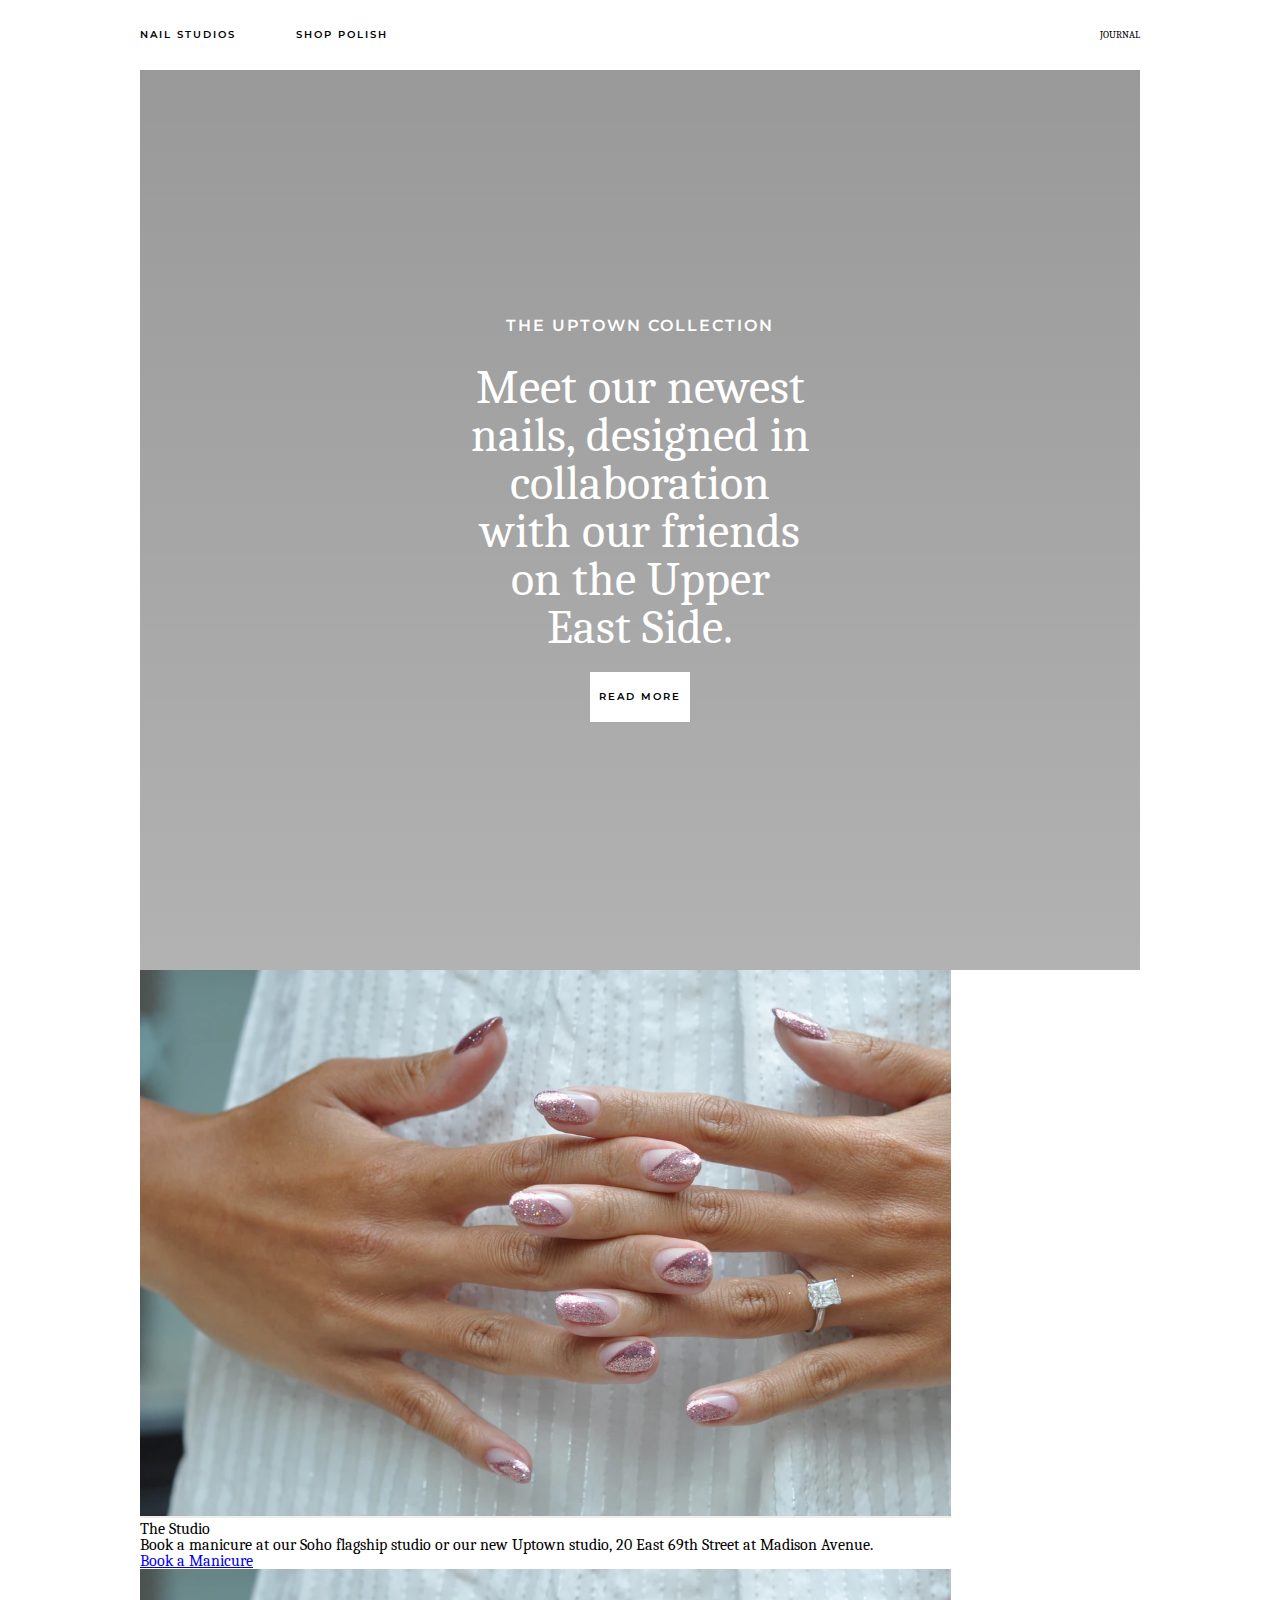
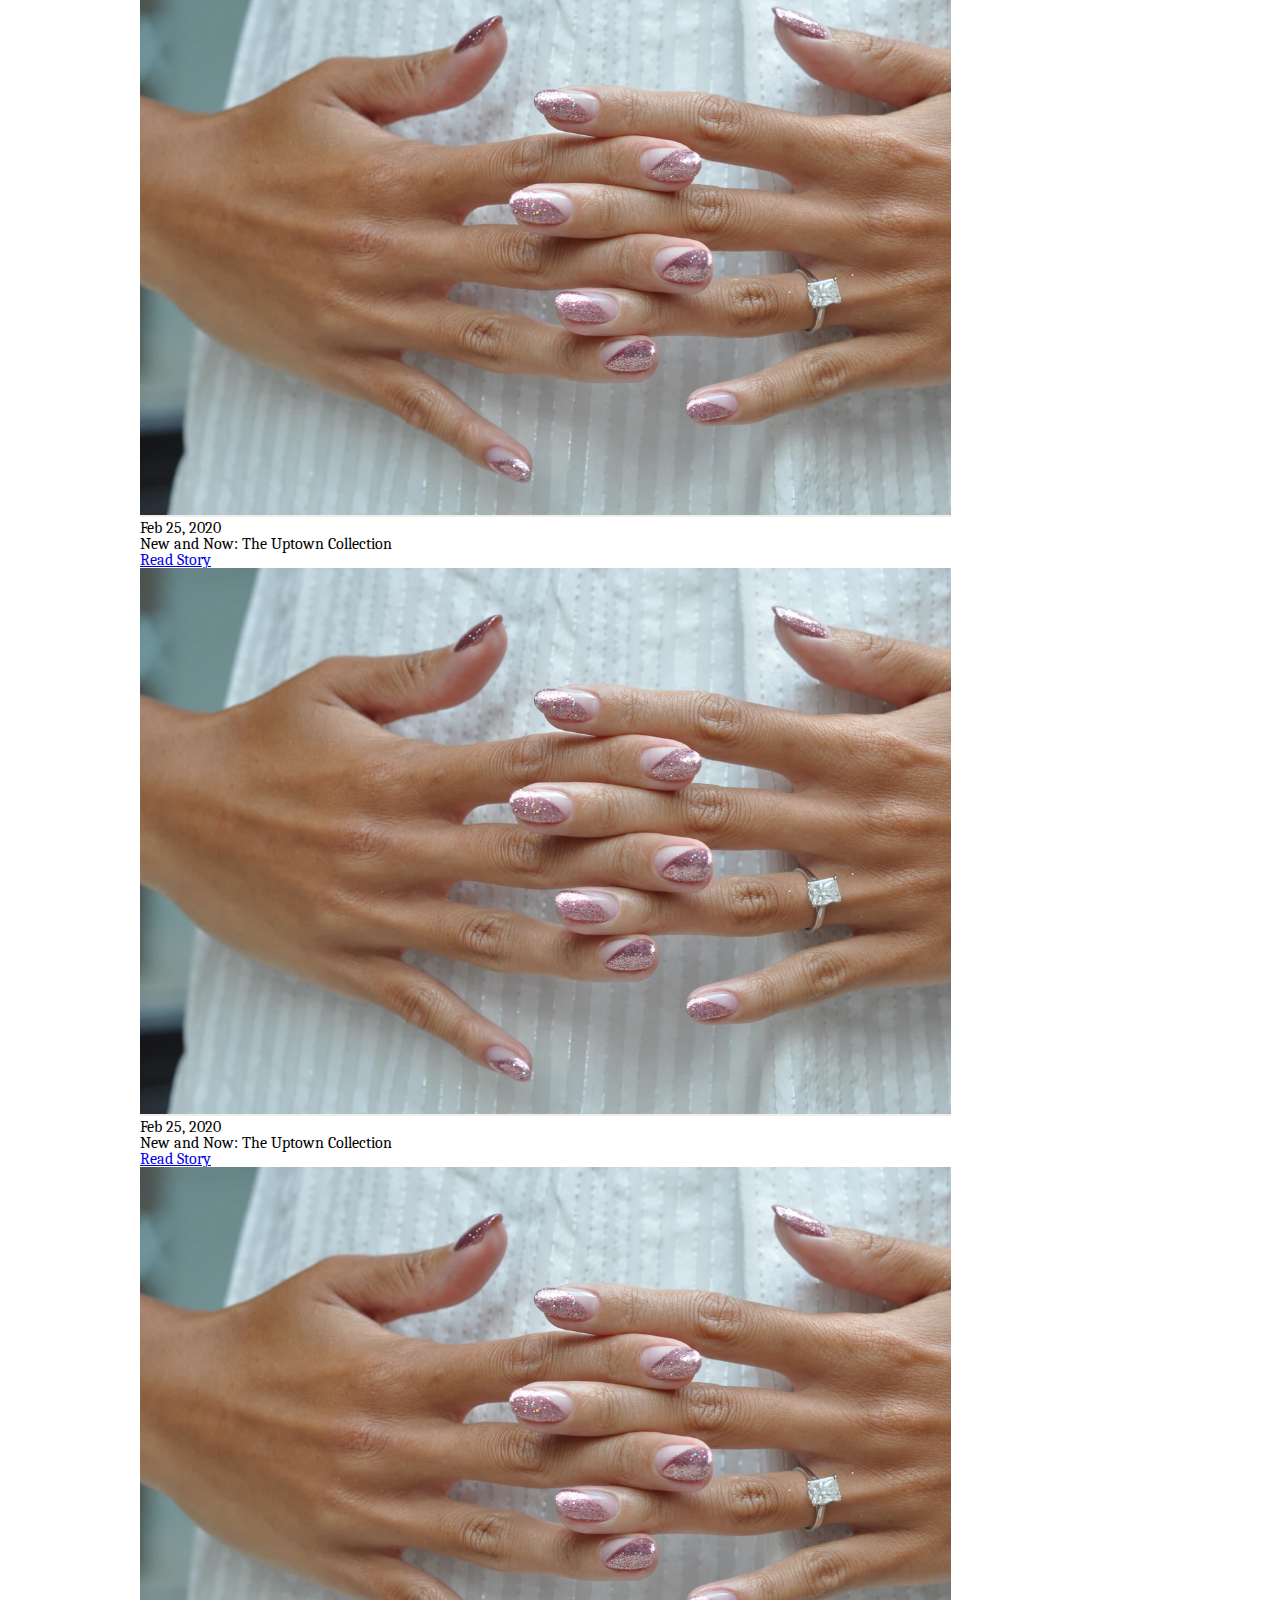
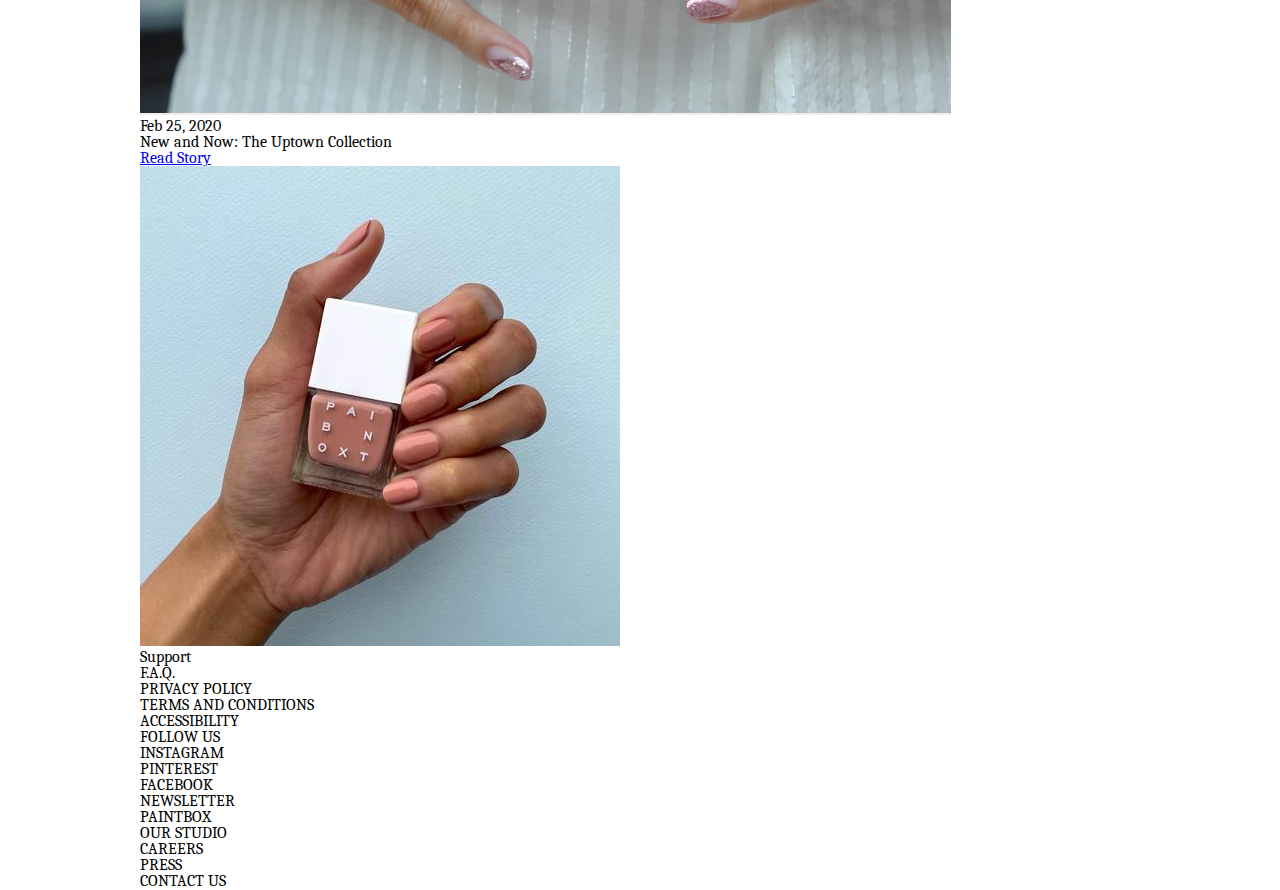
==== paint_box_cloning/index.html @ 8bab996c "Add Nav and Main img" ====
<!DOCTYPE html>
<html lang="en">

<head>
    <meta charset="UTF-8">
    <meta http-equiv="X-UA-Compatible" content="IE=edge">
    <meta name="viewport" content="width=device-width, initial-scale=1.0">
    <link href="src/styles/reset.css" rel="stylesheet">
    <link href="src/styles/styles.css" rel="stylesheet">
    <title>Paint Box Cloning</title>
</head>

<body>
    <header>
        <nav>
            <ul>
                <li>NAIL STUDIOS</li>
                <li>SHOP POLISH</li>
            </ul>
            <ul>
                <li>Journal</li>
            </ul>
        </nav>
    </header>
    <div class="hero">
        <h4>The Uptown Collection</h4>
        <h3>Meet our newest nails, designed in collaboration with our friends on the Upper East Side.</h3>
        <a href="#">Read More</a>
    </div>
    <section class="under-hero">
        <img src="nails.PNG" />
        <div>
            <h4>The Studio</h4>
            <h3>Book a manicure at our Soho flagship studio or our new Uptown studio, 20 East 69th Street at Madison
                Avenue.</h3>
            <a href="#">Book a Manicure</a>
        </div>
    </section>
    <section class="blog">
        <article class="blog__post">
            <img src="nails.PNG" />
            <div class="post__content">
                <span class="post__date">Feb 25, 2020</span>
                <h4>New and Now: The Uptown Collection</h4>
                <a href="#">Read Story</a>
            </div>
        </article>
        <article class="blog__post">
            <img src="nails.PNG" />
            <div class="post__content">
                <span class="post__date">Feb 25, 2020</span>
                <h4>New and Now: The Uptown Collection</h4>
                <a href="#">Read Story</a>
            </div>
        </article>
        <article class="blog__post">
            <img src="nails.PNG" />
            <div class="post__content">
                <span class="post__date">Feb 25, 2020</span>
                <h4>New and Now: The Uptown Collection</h4>
                <a href="#">Read Story</a>
            </div>
        </article>
    </section>
    <section class="gallery">
        <div class="gallery__poster">
            <img src="gallery.webp" />
        </div>
    </section>
    <footer class="footer">
        <div class="footer__column">
            <span class="column__title">Support</span>
            <ul>
                <li>F.A.Q.</li>
                <li>PRIVACY POLICY</li>
                <li>TERMS AND CONDITIONS</li>
                <li>ACCESSIBILITY</li>
            </ul>
        </div>
        <div class="footer__column">
            <span class="column__title">FOLLOW US</span>
            <ul>
                <li>INSTAGRAM</li>
                <li>PINTEREST</li>
                <li>FACEBOOK</li>
                <li>NEWSLETTER</li>
            </ul>
        </div>
        <div class="footer__column">
            <span class="column__title">PAINTBOX</span>
            <ul>
                <li>OUR STUDIO</li>
                <li>CAREERS</li>
                <li>PRESS</li>
                <li>CONTACT US</li>
            </ul>
        </div>
    </footer>
</body>

</html>
---- paint_box_cloning/src/styles/styles.css ----
@import url("https://fonts.googleapis.com/css2?family=Montserrat:wght@300&display=swap");
@import url("https://fonts.googleapis.com/css2?family=Caladea&family=Montserrat:ital,wght@0,300;0,600;0,800;1,700;1,800&display=swap");
header nav ul:first-child li, .hero h4, .hero a {
  font-family: "Montserrat";
  font-weight: 600;
  letter-spacing: 2px;
  text-transform: uppercase;
}

* {
  -webkit-box-sizing: border-box;
          box-sizing: border-box;
}

body {
  font-family: "Caladea";
  padding: 0px 140px;
  padding-top: 70px;
}

header {
  position: fixed;
  width: 100%;
  top: 0;
  left: 0;
  padding: 0px 140px;
  background-color: white;
  height: 70px;
  display: -webkit-box;
  display: -ms-flexbox;
  display: flex;
  -webkit-box-align: center;
      -ms-flex-align: center;
          align-items: center;
}

header nav {
  width: 100%;
  display: -webkit-box;
  display: -ms-flexbox;
  display: flex;
  -webkit-box-pack: justify;
      -ms-flex-pack: justify;
          justify-content: space-between;
  -webkit-box-align: center;
      -ms-flex-align: center;
          align-items: center;
}

header nav ul {
  display: -webkit-box;
  display: -ms-flexbox;
  display: flex;
  text-transform: uppercase;
  font-size: 10px;
}

header nav ul:first-child li {
  margin-right: 60px;
}

.hero {
  height: 100vh;
  width: 100%;
  background-image: -webkit-gradient(linear, left top, left bottom, from(rgba(0, 0, 0, 0.4)), to(rgba(0, 0, 0, 0.3))), url("https://images.unsplash.com/photo-1618425932600-6a6668dd577c?ixid=MnwxMjA3fDB8MHxwaG90by1wYWdlfHx8fGVufDB8fHx8&ixlib=rb-1.2.1&auto=format&fit=crop&w=1169&q=80v");
  background-image: linear-gradient(rgba(0, 0, 0, 0.4), rgba(0, 0, 0, 0.3)), url("https://images.unsplash.com/photo-1618425932600-6a6668dd577c?ixid=MnwxMjA3fDB8MHxwaG90by1wYWdlfHx8fGVufDB8fHx8&ixlib=rb-1.2.1&auto=format&fit=crop&w=1169&q=80v");
  background-size: cover;
  display: -webkit-box;
  display: -ms-flexbox;
  display: flex;
  -webkit-box-orient: vertical;
  -webkit-box-direction: normal;
      -ms-flex-direction: column;
          flex-direction: column;
  -webkit-box-pack: center;
      -ms-flex-pack: center;
          justify-content: center;
  -webkit-box-align: center;
      -ms-flex-align: center;
          align-items: center;
  color: white;
}

.hero h4 {
  margin-bottom: 30px;
}

.hero h3 {
  font-size: 48px;
  width: 35%;
  text-align: center;
  margin-bottom: 20px;
}

.hero a {
  width: 10%;
  background-color: white;
  padding: 20px 0px;
  text-align: center;
  text-decoration: none;
  color: black;
  font-size: 10px;
  -webkit-transition: color 0.3s linear, background 0.3s linear;
  transition: color 0.3s linear, background 0.3s linear;
}

.hero a:hover {
  background-color: black;
  color: white;
}
/*# sourceMappingURL=styles.css.map */
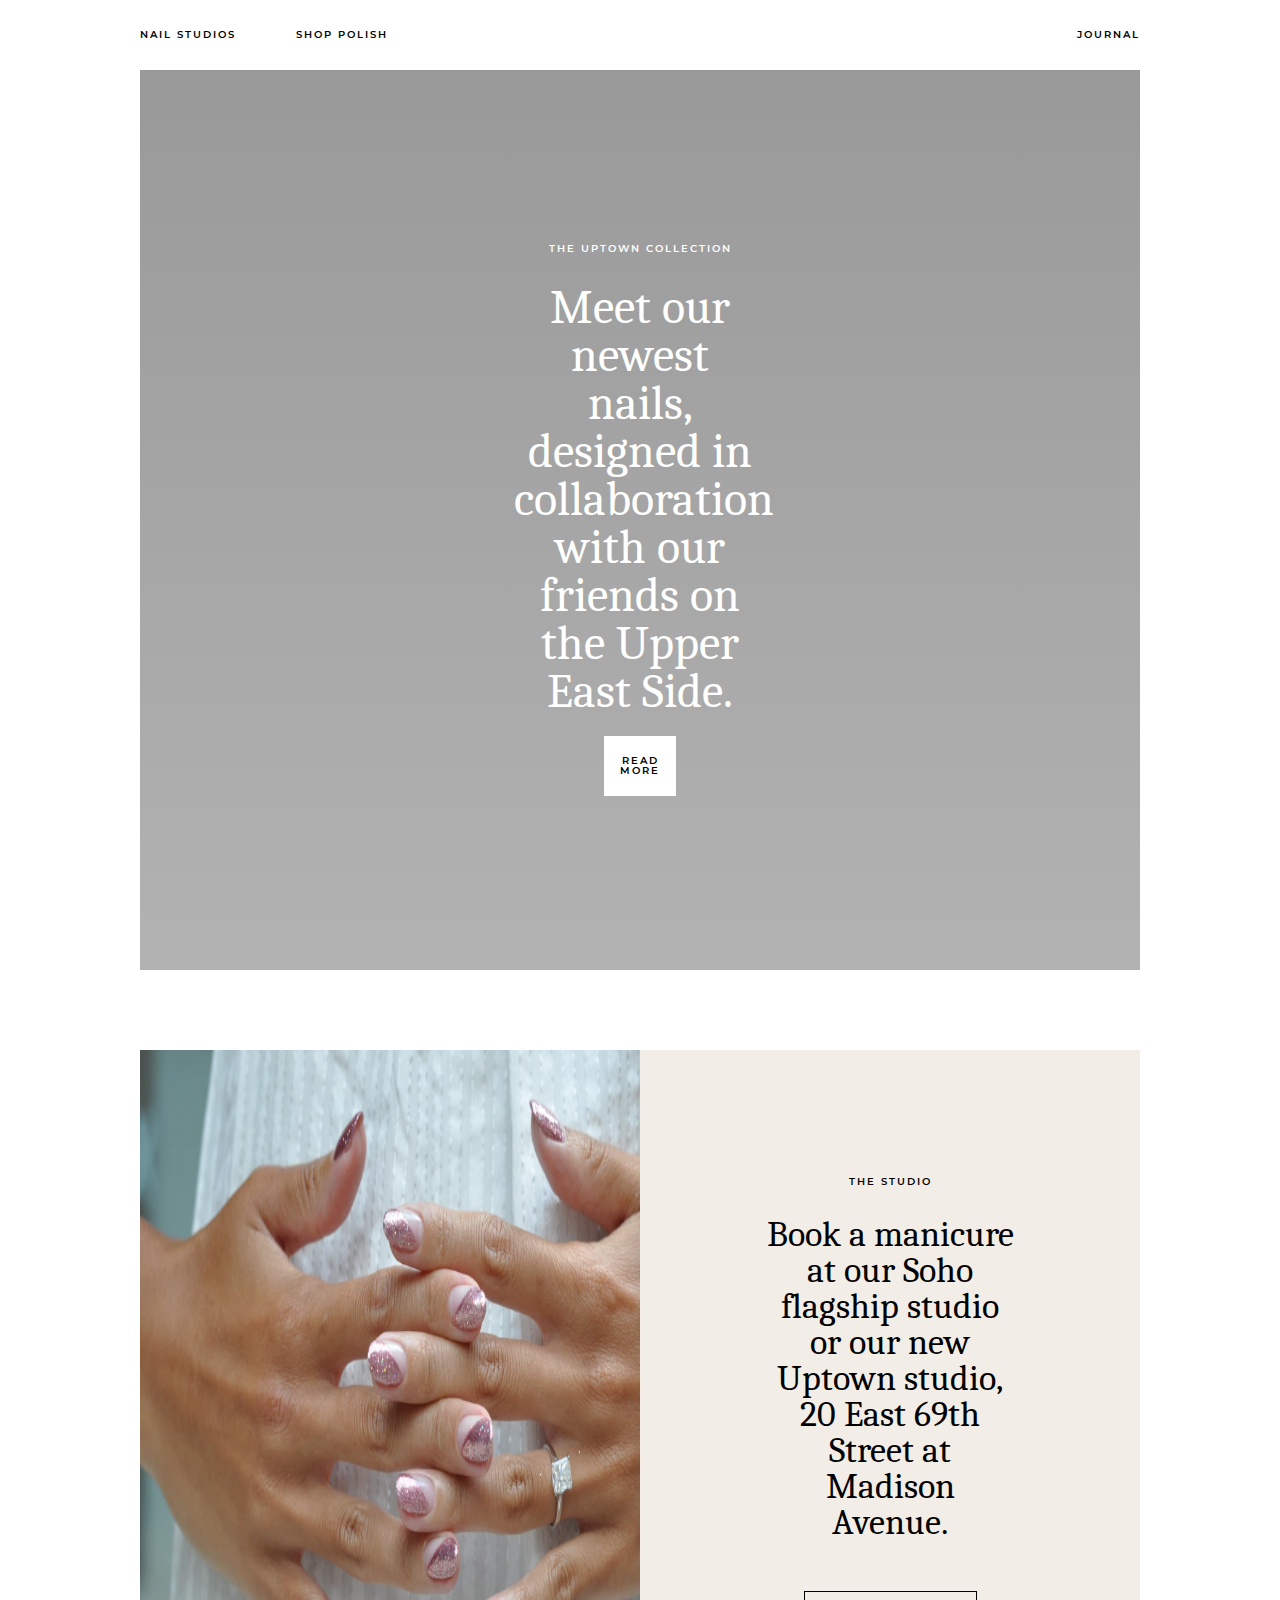
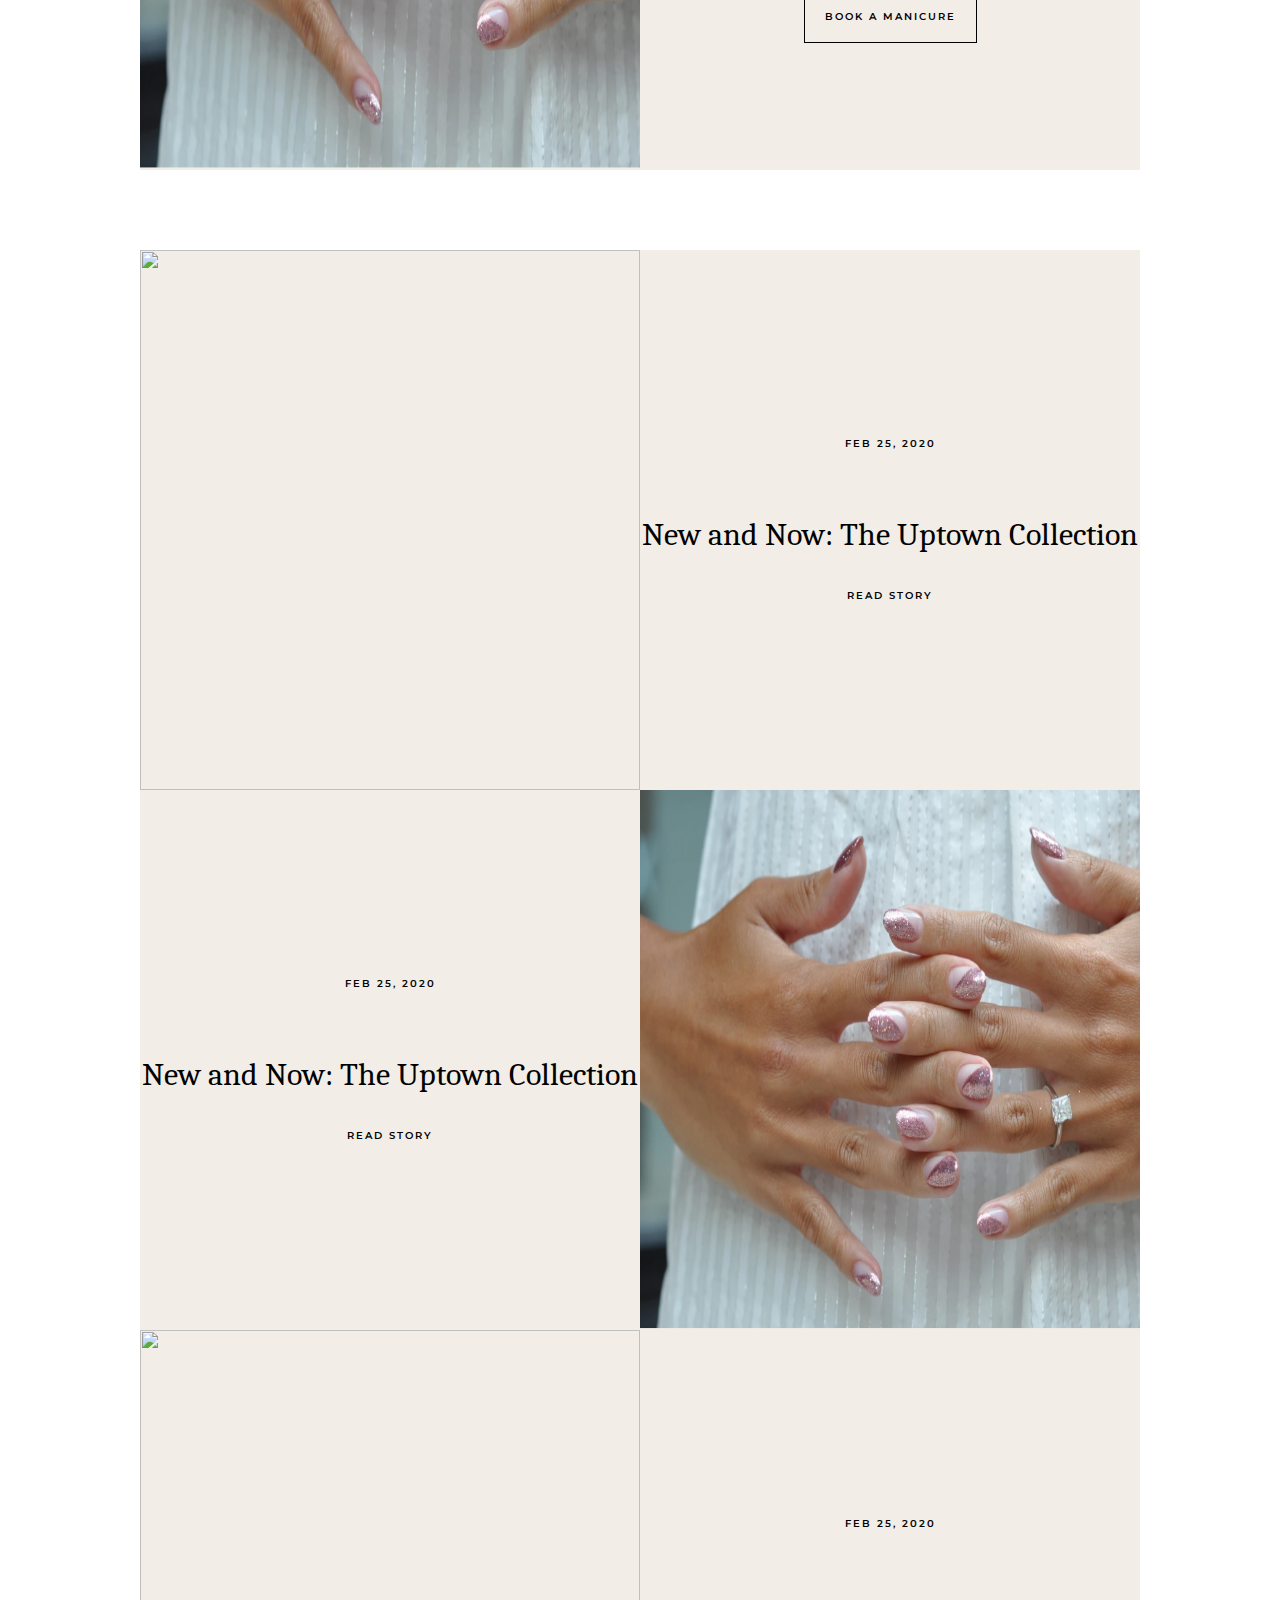
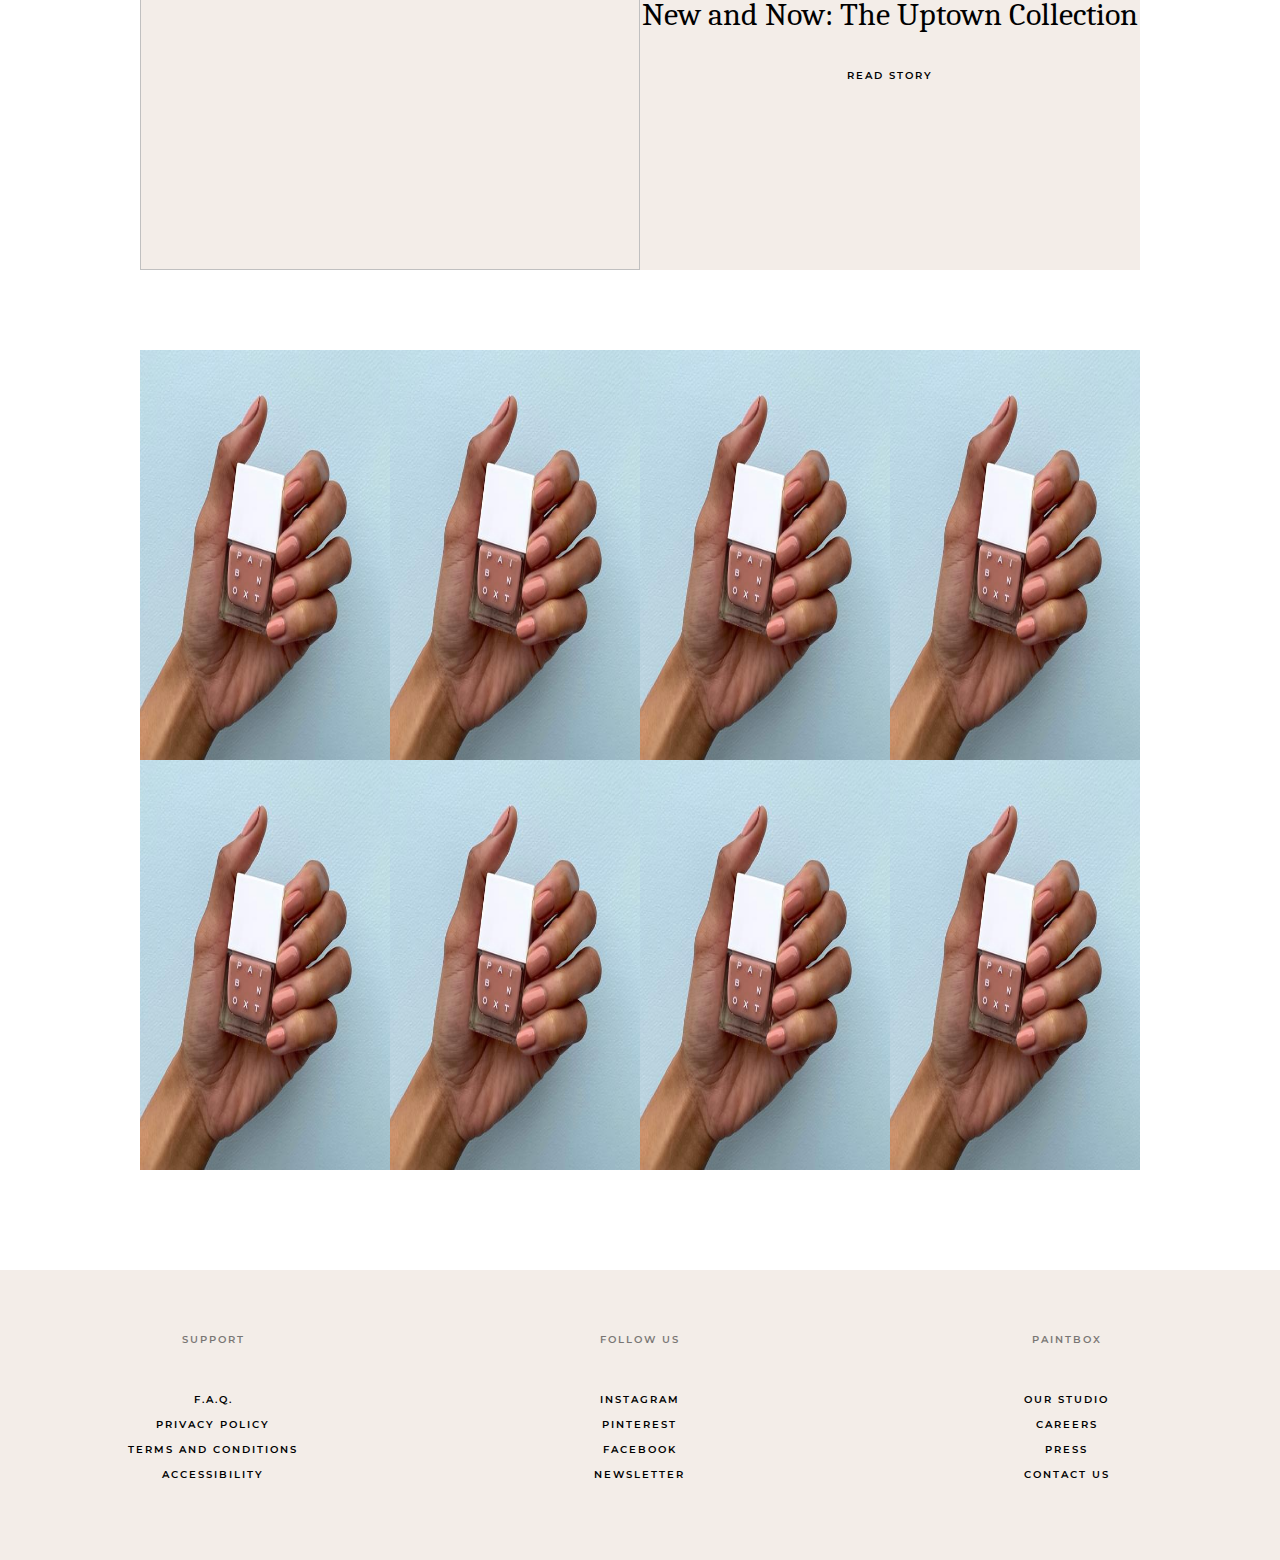
==== commit 5ea281ee: "Add main and footer" ====
--- a/paint_box_cloning/index.html
+++ b/paint_box_cloning/index.html
@@ -29,16 +29,18 @@
     </div>
     <section class="under-hero">
         <img src="nails.PNG" />
-        <div>
-            <h4>The Studio</h4>
-            <h3>Book a manicure at our Soho flagship studio or our new Uptown studio, 20 East 69th Street at Madison
-                Avenue.</h3>
-            <a href="#">Book a Manicure</a>
+        <div class="under-hero__content">
+            <div class="wrapper">
+                <h4>The Studio</h4>
+                <h3>Book a manicure at our Soho flagship studio or our new Uptown studio, 20 East 69th Street at Madison
+                    Avenue.</h3>
+                <a href="#">Book a Manicure</a>
+            </div>
         </div>
     </section>
     <section class="blog">
         <article class="blog__post">
-            <img src="nails.PNG" />
+            <img src="https://images.unsplash.com/photo-1606371392064-81a5011fb659?ixid=MnwxMjA3fDB8MHxwaG90by1wYWdlfHx8fGVufDB8fHx8&ixlib=rb-1.2.1&auto=format&fit=crop&w=1170&q=80" />
             <div class="post__content">
                 <span class="post__date">Feb 25, 2020</span>
                 <h4>New and Now: The Uptown Collection</h4>
@@ -54,7 +56,7 @@
             </div>
         </article>
         <article class="blog__post">
-            <img src="nails.PNG" />
+            <img src="https://images.unsplash.com/photo-1635074921144-a78163c43f35?ixid=MnwxMjA3fDB8MHxwaG90by1wYWdlfHx8fGVufDB8fHx8&ixlib=rb-1.2.1&auto=format&fit=crop&w=1224&q=80" />
             <div class="post__content">
                 <span class="post__date">Feb 25, 2020</span>
                 <h4>New and Now: The Uptown Collection</h4>
@@ -63,6 +65,27 @@
         </article>
     </section>
     <section class="gallery">
+        <div class="gallery__poster">
+            <img src="gallery.webp" />
+        </div>
+        <div class="gallery__poster">
+            <img src="gallery.webp" />
+        </div>
+        <div class="gallery__poster">
+            <img src="gallery.webp" />
+        </div>
+        <div class="gallery__poster">
+            <img src="gallery.webp" />
+        </div>
+        <div class="gallery__poster">
+            <img src="gallery.webp" />
+        </div>
+        <div class="gallery__poster">
+            <img src="gallery.webp" />
+        </div>
+        <div class="gallery__poster">
+            <img src="gallery.webp" />
+        </div>
         <div class="gallery__poster">
             <img src="gallery.webp" />
         </div>
--- a/paint_box_cloning/src/styles/styles.css
+++ b/paint_box_cloning/src/styles/styles.css
@@ -1,8 +1,9 @@
 @import url("https://fonts.googleapis.com/css2?family=Montserrat:wght@300&display=swap");
 @import url("https://fonts.googleapis.com/css2?family=Caladea&family=Montserrat:ital,wght@0,300;0,600;0,800;1,700;1,800&display=swap");
-header nav ul:first-child li, .hero h4, .hero a {
+a, header nav ul, .hero h4, .hero a, .under-hero .under-hero__content .wrapper h4, .blog .blog__post .post__content .post__date, .footer .footer__column {
   font-family: "Montserrat";
   font-weight: 600;
+  font-size: 10px;
   letter-spacing: 2px;
   text-transform: uppercase;
 }
@@ -12,13 +13,22 @@
           box-sizing: border-box;
 }
 
+a {
+  text-decoration: none;
+  color: inherit;
+}
+
 body {
   font-family: "Caladea";
+  padding-top: 70px;
+}
+
+body > *:not(.footer) {
   padding: 0px 140px;
-  padding-top: 70px;
 }
 
 header {
+  z-index: 1;
   position: fixed;
   width: 100%;
   top: 0;
@@ -61,7 +71,6 @@
 
 .hero {
   height: 100vh;
-  width: 100%;
   background-image: -webkit-gradient(linear, left top, left bottom, from(rgba(0, 0, 0, 0.4)), to(rgba(0, 0, 0, 0.3))), url("https://images.unsplash.com/photo-1618425932600-6a6668dd577c?ixid=MnwxMjA3fDB8MHxwaG90by1wYWdlfHx8fGVufDB8fHx8&ixlib=rb-1.2.1&auto=format&fit=crop&w=1169&q=80v");
   background-image: linear-gradient(rgba(0, 0, 0, 0.4), rgba(0, 0, 0, 0.3)), url("https://images.unsplash.com/photo-1618425932600-6a6668dd577c?ixid=MnwxMjA3fDB8MHxwaG90by1wYWdlfHx8fGVufDB8fHx8&ixlib=rb-1.2.1&auto=format&fit=crop&w=1169&q=80v");
   background-size: cover;
@@ -79,6 +88,9 @@
       -ms-flex-align: center;
           align-items: center;
   color: white;
+  padding: 0;
+  margin: 0px 140px;
+  margin-bottom: 80px;
 }
 
 .hero h4 {
@@ -108,4 +120,183 @@
   background-color: black;
   color: white;
 }
+
+.under-hero {
+  height: 80vh;
+  display: -webkit-box;
+  display: -ms-flexbox;
+  display: flex;
+  width: 100%;
+  margin-bottom: 80px;
+}
+
+.under-hero .under-hero__content {
+  height: 100%;
+  display: -webkit-box;
+  display: -ms-flexbox;
+  display: flex;
+  -webkit-box-orient: vertical;
+  -webkit-box-direction: normal;
+      -ms-flex-direction: column;
+          flex-direction: column;
+  -webkit-box-pack: center;
+      -ms-flex-pack: center;
+          justify-content: center;
+  -webkit-box-align: center;
+      -ms-flex-align: center;
+          align-items: center;
+  background-color: #f3ede8;
+}
+
+.under-hero .under-hero__content .wrapper {
+  display: -webkit-box;
+  display: -ms-flexbox;
+  display: flex;
+  -webkit-box-orient: vertical;
+  -webkit-box-direction: normal;
+      -ms-flex-direction: column;
+          flex-direction: column;
+  -webkit-box-align: center;
+      -ms-flex-align: center;
+          align-items: center;
+  -webkit-box-pack: center;
+      -ms-flex-pack: center;
+          justify-content: center;
+}
+
+.under-hero .under-hero__content .wrapper h4 {
+  margin-bottom: 30px;
+}
+
+.under-hero .under-hero__content .wrapper h3 {
+  font-size: 36px;
+  text-align: center;
+  margin-bottom: 50px;
+}
+
+.under-hero .under-hero__content .wrapper a {
+  border: 1px solid black;
+  padding: 20px;
+}
+
+.under-hero img,
+.under-hero div {
+  width: 50%;
+}
+
+.blog {
+  display: -ms-grid;
+  display: grid;
+  width: 100%;
+  -ms-grid-columns: 1fr;
+      grid-template-columns: 1fr;
+  -ms-grid-rows: (60vh)[3];
+      grid-template-rows: repeat(3, 60vh);
+  margin-bottom: 80px;
+}
+
+.blog .blog__post {
+  background-color: #f3ede8;
+  display: -ms-grid;
+  display: grid;
+  -ms-grid-columns: (1fr)[2];
+      grid-template-columns: repeat(2, 1fr);
+}
+
+.blog .blog__post:nth-child(even) img {
+  -webkit-box-ordinal-group: 2;
+      -ms-flex-order: 1;
+          order: 1;
+}
+
+.blog .blog__post img {
+  width: 100%;
+  height: 100%;
+}
+
+.blog .blog__post .post__content {
+  display: -webkit-box;
+  display: -ms-flexbox;
+  display: flex;
+  -webkit-box-orient: vertical;
+  -webkit-box-direction: normal;
+      -ms-flex-direction: column;
+          flex-direction: column;
+  -webkit-box-pack: center;
+      -ms-flex-pack: center;
+          justify-content: center;
+  -webkit-box-align: center;
+      -ms-flex-align: center;
+          align-items: center;
+}
+
+.blog .blog__post .post__content .post__date {
+  margin-bottom: 70px;
+}
+
+.blog .blog__post .post__content h4 {
+  font-size: 32px;
+  margin-bottom: 40px;
+}
+
+.gallery {
+  display: -ms-grid;
+  display: grid;
+  -ms-grid-columns: (1fr)[4];
+      grid-template-columns: repeat(4, 1fr);
+  -ms-grid-rows: (410px)[2];
+      grid-template-rows: repeat(2, 410px);
+}
+
+.gallery .gallery__poster {
+  height: 100%;
+  cursor: pointer;
+}
+
+.gallery .gallery__poster img {
+  max-width: 100%;
+  height: 100%;
+  -webkit-transition: opacity 0.3s linear;
+  transition: opacity 0.3s linear;
+}
+
+.gallery .gallery__poster img:hover {
+  opacity: 0.5;
+}
+
+.footer {
+  margin-top: 100px;
+  background-color: #f3ede8;
+  display: -ms-grid;
+  display: grid;
+  -ms-grid-columns: (1fr)[3];
+      grid-template-columns: repeat(3, 1fr);
+  padding: 65px 0px;
+}
+
+.footer .footer__column {
+  display: -webkit-box;
+  display: -ms-flexbox;
+  display: flex;
+  -webkit-box-orient: vertical;
+  -webkit-box-direction: normal;
+      -ms-flex-direction: column;
+          flex-direction: column;
+  -webkit-box-align: center;
+      -ms-flex-align: center;
+          align-items: center;
+}
+
+.footer .footer__column .column__title {
+  margin-bottom: 50px;
+  opacity: 0.5;
+}
+
+.footer .footer__column ul {
+  text-align: center;
+}
+
+.footer .footer__column ul li {
+  margin-bottom: 15px;
+}
 /*# sourceMappingURL=styles.css.map */